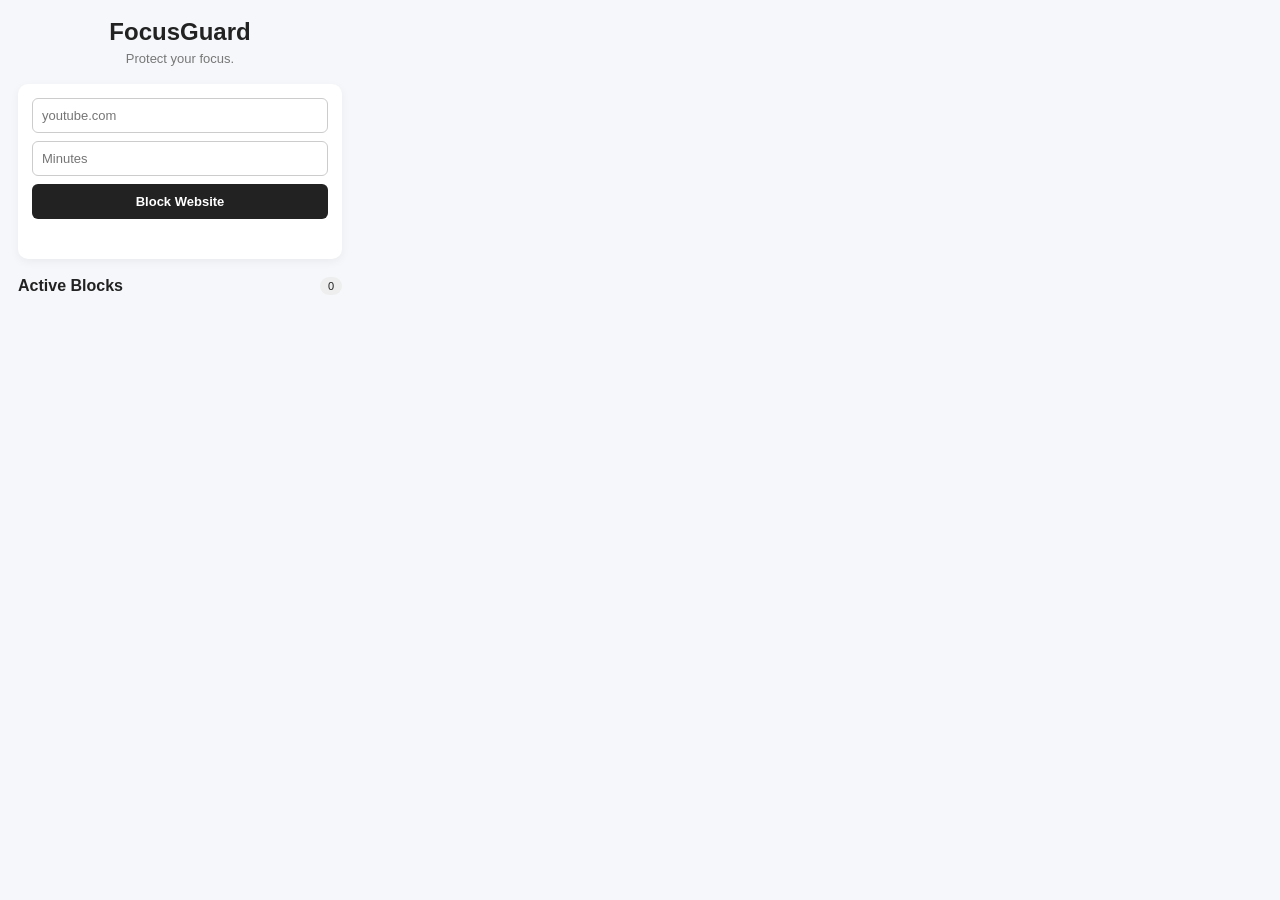
==== popup.html @ 92ec8d03 "first commit" ====
<!doctype html>
<html lang="en">
  <head>
    <meta charset="UTF-8" />

    <meta name="viewport" content="width=device-width, initial-scale=1.0" />

    <title>FocusGuard</title>

    <link rel="stylesheet" href="popup.css" />
  </head>

  <body>
    <div class="container">
      <header>
        <h1>FocusGuard</h1>

        <p class="subtitle">Protect your focus.</p>
      </header>

      <!--
            Add website section
        -->

      <section class="add-section">
        <input
          type="text"
          id="websiteInput"
          placeholder="youtube.com"
          autocomplete="off"
        />

        <input type="number" id="durationInput" placeholder="Minutes" min="1" />

        <button id="saveButton">Block Website</button>

        <p id="message" class="message"></p>
      </section>

      <!--
            Active blocked websites
        -->

      <section class="blocked-section">
        <div class="section-header">
          <h2>Active Blocks</h2>

          <span id="siteCount"> 0 </span>
        </div>

        <div id="blockedSites" class="blocked-sites">
          <!--
                    Sites will be inserted
                    dynamically using JavaScript.
                -->
        </div>
      </section>
    </div>

    <script src="utils/domain.js"></script>
    <script src="popup.js"></script>
  </body>
</html>
---- popup.css ----
* {
    box-sizing: border-box;
}


body {

    margin: 0;

    width: 360px;

    font-family:
        Arial,
        sans-serif;

    background: #f5f7fa;

    color: #222;

}


.container {

    padding: 18px;

}


header {

    text-align: center;

    margin-bottom: 18px;

}


h1 {

    margin: 0;

    font-size: 24px;

}


.subtitle {

    margin: 5px 0 0;

    font-size: 13px;

    color: #777;

}


/*
 * --------------------------------------------------
 * Add website
 * --------------------------------------------------
 */

.add-section {

    background: white;

    padding: 14px;

    border-radius: 10px;

    box-shadow:
        0 3px 10px
        rgba(0, 0, 0, 0.05);

}


input {

    width: 100%;

    padding: 9px;

    margin-bottom: 8px;

    border:
        1px solid #ccc;

    border-radius: 6px;

    font-size: 13px;

}


button {

    width: 100%;

    padding: 10px;

    border: none;

    border-radius: 6px;

    background: #222;

    color: white;

    font-size: 13px;

    font-weight: 600;

    cursor: pointer;

}


button:hover {

    opacity: 0.9;

}


.message {

    min-height: 18px;

    margin: 8px 0 0;

    font-size: 12px;

    text-align: center;

}


/*
 * --------------------------------------------------
 * Active blocks
 * --------------------------------------------------
 */

.blocked-section {

    margin-top: 18px;

}


.section-header {

    display: flex;

    justify-content: space-between;

    align-items: center;

    margin-bottom: 10px;

}


.section-header h2 {

    margin: 0;

    font-size: 16px;

}


#siteCount {

    min-width: 22px;

    padding: 3px 7px;

    border-radius: 20px;

    background: #eee;

    font-size: 11px;

    text-align: center;

}


/*
 * --------------------------------------------------
 * Website card
 * --------------------------------------------------
 */

.blocked-sites {

    display: flex;

    flex-direction: column;

    gap: 8px;

}


.site-card {

    padding: 12px;

    background: white;

    border-radius: 9px;

    box-shadow:
        0 2px 8px
        rgba(0, 0, 0, 0.05);

}


.site-top {

    display: flex;

    justify-content: space-between;

    align-items: center;

}


.site-domain {

    font-size: 13px;

    font-weight: 600;

    word-break: break-all;

}


.status {

    font-size: 10px;

    font-weight: 600;

}


.status.active {

    color: #16803c;

}


.remaining {

    margin-top: 7px;

    font-size: 12px;

    color: #666;

}


.empty-state {

    padding: 20px;

    text-align: center;

    color: #888;

    background: white;

    border-radius: 9px;

    font-size: 12px;

}
.remove-button {
    width: auto;

    margin-top: 10px;

    padding: 6px 10px;

    background: #eee;

    color: #333;

    font-size: 11px;

    font-weight: 500;
}


.remove-button:hover {
    background: #ddd;

    opacity: 1;
}
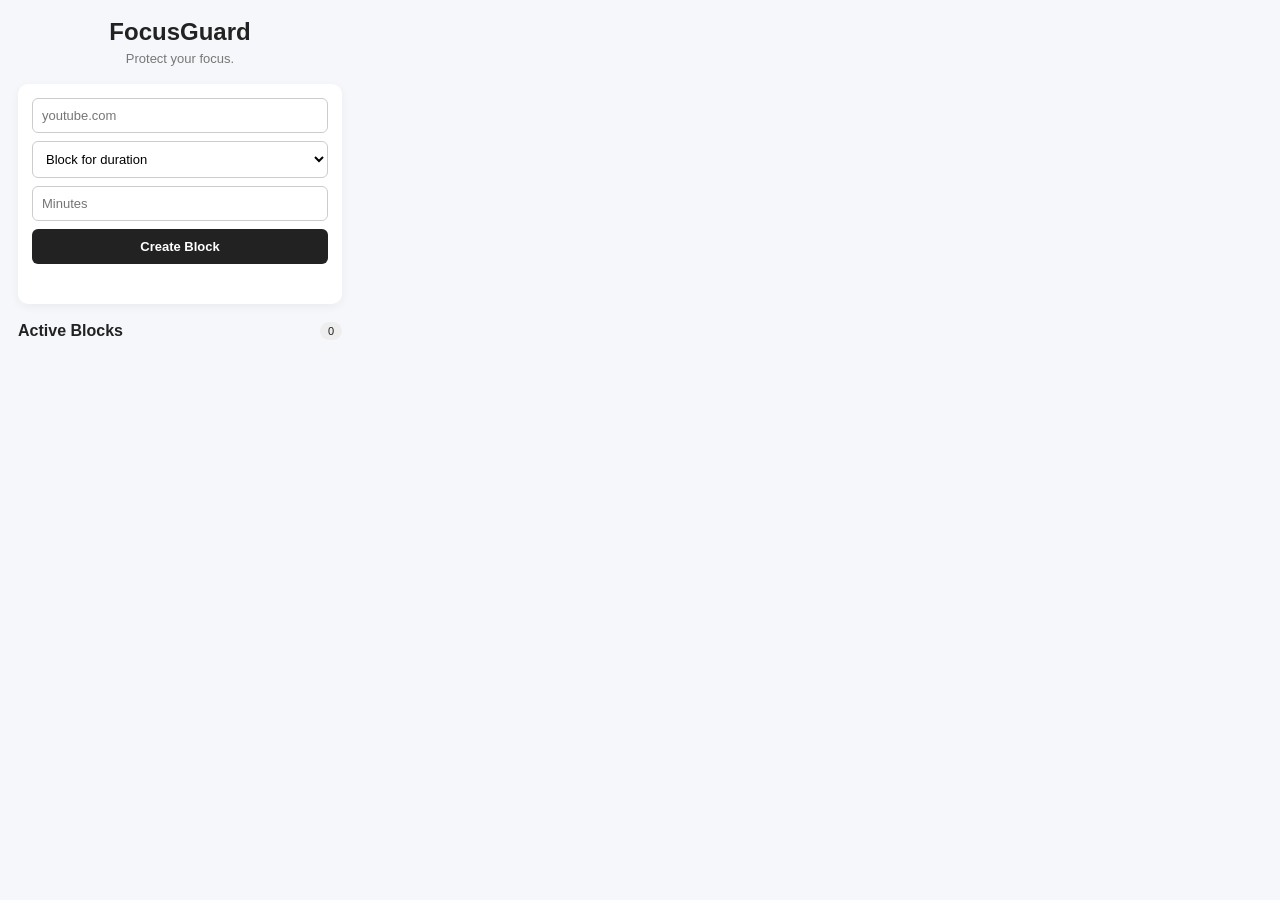
==== commit f5c81ffe: "I have to test 12B step" ====
--- a/popup.html
+++ b/popup.html
@@ -30,9 +30,71 @@
           autocomplete="off"
         />
 
-        <input type="number" id="durationInput" placeholder="Minutes" min="1" />
+        <select id="blockType">
+          <option value="temporary">Block for duration</option>
 
-        <button id="saveButton">Block Website</button>
+          <option value="scheduled">Scheduled block</option>
+        </select>
+
+        <div id="temporaryFields">
+          <input
+            type="number"
+            id="durationInput"
+            placeholder="Minutes"
+            min="1"
+          />
+        </div>
+
+        <div id="scheduleFields" class="hidden">
+          <p class="field-label">Select days</p>
+
+          <div class="days">
+            <label>
+              <input type="checkbox" value="1" class="day-checkbox" />
+              Mon
+            </label>
+
+            <label>
+              <input type="checkbox" value="2" class="day-checkbox" />
+              Tue
+            </label>
+
+            <label>
+              <input type="checkbox" value="3" class="day-checkbox" />
+              Wed
+            </label>
+
+            <label>
+              <input type="checkbox" value="4" class="day-checkbox" />
+              Thu
+            </label>
+
+            <label>
+              <input type="checkbox" value="5" class="day-checkbox" />
+              Fri
+            </label>
+
+            <label>
+              <input type="checkbox" value="6" class="day-checkbox" />
+              Sat
+            </label>
+
+            <label>
+              <input type="checkbox" value="0" class="day-checkbox" />
+              Sun
+            </label>
+          </div>
+
+          <label class="field-label"> Start time </label>
+
+          <input type="time" id="startTime" />
+
+          <label class="field-label"> End time </label>
+
+          <input type="time" id="endTime" />
+        </div>
+
+        <button id="saveButton">Create Block</button>
 
         <p id="message" class="message"></p>
       </section>
@@ -58,6 +120,7 @@
     </div>
 
     <script src="utils/domain.js"></script>
+    <script src="utils/schedule.js"></script>
     <script src="popup.js"></script>
   </body>
 </html>
--- a/popup.css
+++ b/popup.css
@@ -307,4 +307,76 @@
     background: #ddd;
 
     opacity: 1;
+}
+
+select {
+    width: 100%;
+
+    padding: 9px;
+
+    margin-bottom: 8px;
+
+    border:
+        1px solid #ccc;
+
+    border-radius: 6px;
+
+    font-size: 13px;
+
+    background: white;
+}
+
+
+.hidden {
+    display: none;
+}
+
+
+.field-label {
+    display: block;
+
+    margin: 8px 0 5px;
+
+    font-size: 12px;
+
+    font-weight: 600;
+
+    color: #555;
+}
+
+
+.days {
+    display: flex;
+
+    flex-wrap: wrap;
+
+    gap: 6px;
+
+    margin-bottom: 10px;
+}
+
+
+.days label {
+    display: flex;
+
+    align-items: center;
+
+    gap: 3px;
+
+    padding: 5px 7px;
+
+    background: #f1f1f1;
+
+    border-radius: 5px;
+
+    font-size: 11px;
+
+    cursor: pointer;
+}
+
+
+.days input {
+    width: auto;
+
+    margin: 0;
 }
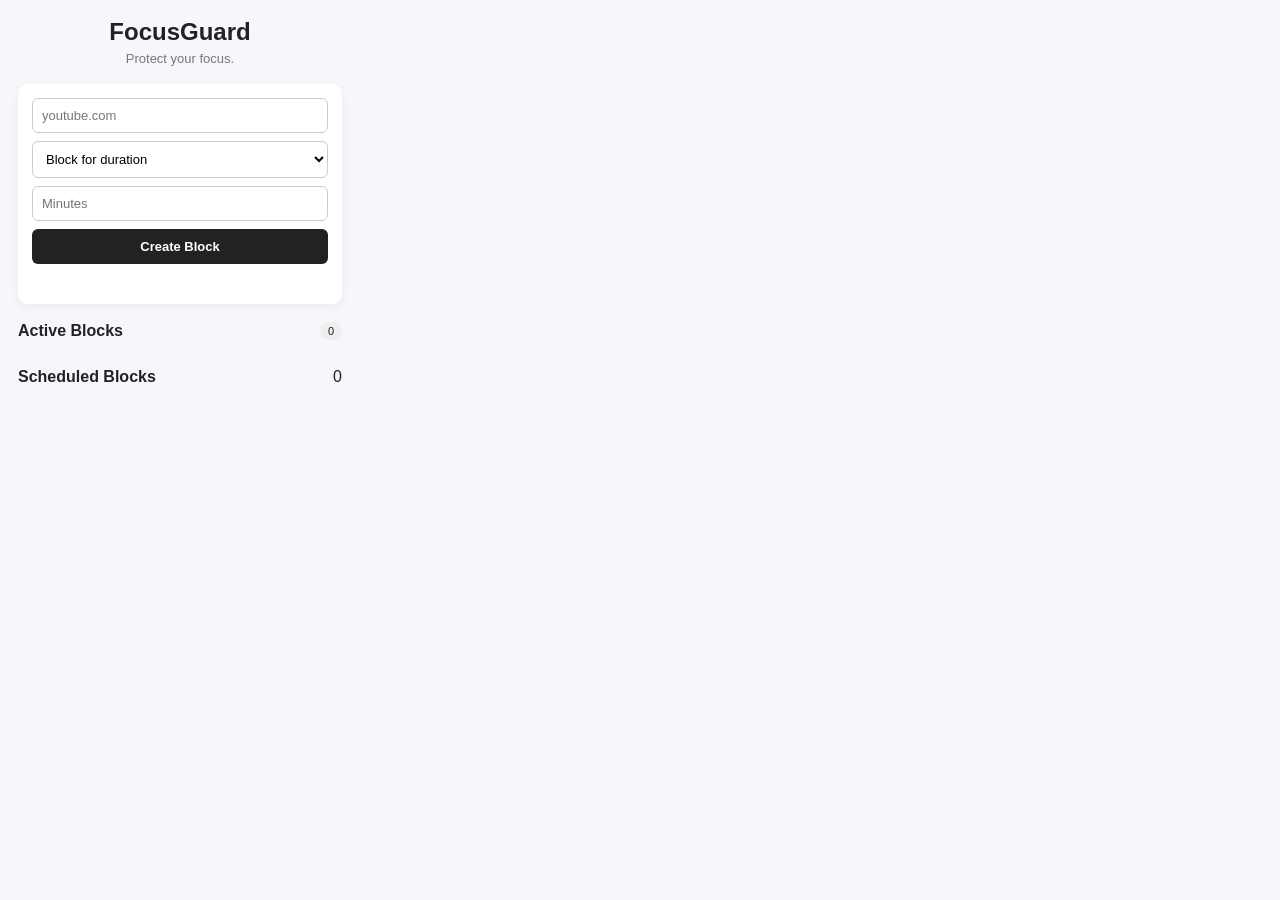
==== commit c6208cbf: "another feature added 13" ====
--- a/popup.html
+++ b/popup.html
@@ -117,6 +117,17 @@
                 -->
         </div>
       </section>
+      <section class="blocked-section">
+        <div class="section-header">
+          <h2>Scheduled Blocks</h2>
+
+          <span id="scheduleCount"> 0 </span>
+        </div>
+
+        <div id="scheduledBlocks" class="blocked-sites">
+          <!-- Scheduled blocks appear here -->
+        </div>
+      </section>
     </div>
 
     <script src="utils/domain.js"></script>
--- a/popup.css
+++ b/popup.css
@@ -1,60 +1,42 @@
 * {
-    box-sizing: border-box;
-}
-
+  box-sizing: border-box;
+}
 
 body {
-
-    margin: 0;
-
-    width: 360px;
-
-    font-family:
-        Arial,
-        sans-serif;
-
-    background: #f5f7fa;
-
-    color: #222;
-
-}
-
+  margin: 0;
+
+  width: 360px;
+
+  font-family: Arial, sans-serif;
+
+  background: #f5f7fa;
+
+  color: #222;
+}
 
 .container {
-
-    padding: 18px;
-
-}
-
+  padding: 18px;
+}
 
 header {
-
-    text-align: center;
-
-    margin-bottom: 18px;
-
-}
-
+  text-align: center;
+
+  margin-bottom: 18px;
+}
 
 h1 {
-
-    margin: 0;
-
-    font-size: 24px;
-
-}
-
+  margin: 0;
+
+  font-size: 24px;
+}
 
 .subtitle {
-
-    margin: 5px 0 0;
-
-    font-size: 13px;
-
-    color: #777;
-
-}
-
+  margin: 5px 0 0;
+
+  font-size: 13px;
+
+  color: #777;
+}
 
 /*
  * --------------------------------------------------
@@ -63,80 +45,62 @@
  */
 
 .add-section {
-
-    background: white;
-
-    padding: 14px;
-
-    border-radius: 10px;
-
-    box-shadow:
-        0 3px 10px
-        rgba(0, 0, 0, 0.05);
-
-}
-
+  background: white;
+
+  padding: 14px;
+
+  border-radius: 10px;
+
+  box-shadow: 0 3px 10px rgba(0, 0, 0, 0.05);
+}
 
 input {
-
-    width: 100%;
-
-    padding: 9px;
-
-    margin-bottom: 8px;
-
-    border:
-        1px solid #ccc;
-
-    border-radius: 6px;
-
-    font-size: 13px;
-
-}
-
+  width: 100%;
+
+  padding: 9px;
+
+  margin-bottom: 8px;
+
+  border: 1px solid #ccc;
+
+  border-radius: 6px;
+
+  font-size: 13px;
+}
 
 button {
-
-    width: 100%;
-
-    padding: 10px;
-
-    border: none;
-
-    border-radius: 6px;
-
-    background: #222;
-
-    color: white;
-
-    font-size: 13px;
-
-    font-weight: 600;
-
-    cursor: pointer;
-
-}
-
+  width: 100%;
+
+  padding: 10px;
+
+  border: none;
+
+  border-radius: 6px;
+
+  background: #222;
+
+  color: white;
+
+  font-size: 13px;
+
+  font-weight: 600;
+
+  cursor: pointer;
+}
 
 button:hover {
-
-    opacity: 0.9;
-
-}
-
+  opacity: 0.9;
+}
 
 .message {
-
-    min-height: 18px;
-
-    margin: 8px 0 0;
-
-    font-size: 12px;
-
-    text-align: center;
-
-}
-
+  min-height: 18px;
+
+  margin: 8px 0 0;
+
+  font-size: 12px;
+
+  text-align: center;
+}
 
 /*
  * --------------------------------------------------
@@ -145,50 +109,38 @@
  */
 
 .blocked-section {
-
-    margin-top: 18px;
-
-}
-
+  margin-top: 18px;
+}
 
 .section-header {
-
-    display: flex;
-
-    justify-content: space-between;
-
-    align-items: center;
-
-    margin-bottom: 10px;
-
-}
-
+  display: flex;
+
+  justify-content: space-between;
+
+  align-items: center;
+
+  margin-bottom: 10px;
+}
 
 .section-header h2 {
-
-    margin: 0;
-
-    font-size: 16px;
-
-}
-
+  margin: 0;
+
+  font-size: 16px;
+}
 
 #siteCount {
-
-    min-width: 22px;
-
-    padding: 3px 7px;
-
-    border-radius: 20px;
-
-    background: #eee;
-
-    font-size: 11px;
-
-    text-align: center;
-
-}
-
+  min-width: 22px;
+
+  padding: 3px 7px;
+
+  border-radius: 20px;
+
+  background: #eee;
+
+  font-size: 11px;
+
+  text-align: center;
+}
 
 /*
  * --------------------------------------------------
@@ -197,186 +149,176 @@
  */
 
 .blocked-sites {
-
-    display: flex;
-
-    flex-direction: column;
-
-    gap: 8px;
-
-}
-
+  display: flex;
+
+  flex-direction: column;
+
+  gap: 8px;
+}
 
 .site-card {
-
-    padding: 12px;
-
-    background: white;
-
-    border-radius: 9px;
-
-    box-shadow:
-        0 2px 8px
-        rgba(0, 0, 0, 0.05);
-
-}
-
+  padding: 12px;
+
+  background: white;
+
+  border-radius: 9px;
+
+  box-shadow: 0 2px 8px rgba(0, 0, 0, 0.05);
+}
 
 .site-top {
-
-    display: flex;
-
-    justify-content: space-between;
-
-    align-items: center;
-
-}
-
+  display: flex;
+
+  justify-content: space-between;
+
+  align-items: center;
+}
 
 .site-domain {
-
-    font-size: 13px;
-
-    font-weight: 600;
-
-    word-break: break-all;
-
-}
-
+  font-size: 13px;
+
+  font-weight: 600;
+
+  word-break: break-all;
+}
 
 .status {
-
-    font-size: 10px;
-
-    font-weight: 600;
-
-}
-
+  font-size: 10px;
+
+  font-weight: 600;
+}
 
 .status.active {
-
-    color: #16803c;
-
-}
-
+  color: #16803c;
+}
 
 .remaining {
-
-    margin-top: 7px;
-
-    font-size: 12px;
-
-    color: #666;
-
-}
-
+  margin-top: 7px;
+
+  font-size: 12px;
+
+  color: #666;
+}
 
 .empty-state {
-
-    padding: 20px;
-
-    text-align: center;
-
-    color: #888;
-
-    background: white;
-
-    border-radius: 9px;
-
-    font-size: 12px;
-
+  padding: 20px;
+
+  text-align: center;
+
+  color: #888;
+
+  background: white;
+
+  border-radius: 9px;
+
+  font-size: 12px;
 }
 .remove-button {
-    width: auto;
-
-    margin-top: 10px;
-
-    padding: 6px 10px;
-
-    background: #eee;
-
-    color: #333;
-
-    font-size: 11px;
-
-    font-weight: 500;
-}
-
+  width: auto;
+
+  margin-top: 10px;
+
+  padding: 6px 10px;
+
+  background: #eee;
+
+  color: #333;
+
+  font-size: 11px;
+
+  font-weight: 500;
+}
 
 .remove-button:hover {
-    background: #ddd;
-
-    opacity: 1;
+  background: #ddd;
+
+  opacity: 1;
 }
 
 select {
-    width: 100%;
-
-    padding: 9px;
-
-    margin-bottom: 8px;
-
-    border:
-        1px solid #ccc;
-
-    border-radius: 6px;
-
-    font-size: 13px;
-
-    background: white;
-}
-
+  width: 100%;
+
+  padding: 9px;
+
+  margin-bottom: 8px;
+
+  border: 1px solid #ccc;
+
+  border-radius: 6px;
+
+  font-size: 13px;
+
+  background: white;
+}
 
 .hidden {
-    display: none;
-}
-
+  display: none;
+}
 
 .field-label {
-    display: block;
-
-    margin: 8px 0 5px;
-
-    font-size: 12px;
-
-    font-weight: 600;
-
-    color: #555;
-}
-
+  display: block;
+
+  margin: 8px 0 5px;
+
+  font-size: 12px;
+
+  font-weight: 600;
+
+  color: #555;
+}
 
 .days {
-    display: flex;
-
-    flex-wrap: wrap;
-
-    gap: 6px;
-
-    margin-bottom: 10px;
-}
-
+  display: flex;
+
+  flex-wrap: wrap;
+
+  gap: 6px;
+
+  margin-bottom: 10px;
+}
 
 .days label {
-    display: flex;
-
-    align-items: center;
-
-    gap: 3px;
-
-    padding: 5px 7px;
-
-    background: #f1f1f1;
-
-    border-radius: 5px;
-
-    font-size: 11px;
-
-    cursor: pointer;
-}
-
+  display: flex;
+
+  align-items: center;
+
+  gap: 3px;
+
+  padding: 5px 7px;
+
+  background: #f1f1f1;
+
+  border-radius: 5px;
+
+  font-size: 11px;
+
+  cursor: pointer;
+}
 
 .days input {
-    width: auto;
-
-    margin: 0;
-}+  width: auto;
+
+  margin: 0;
+}
+
+.remove-schedule-button {
+  width: auto;
+
+  margin-top: 10px;
+
+  padding: 6px 10px;
+
+  background: #eee;
+
+  color: #333;
+
+  font-size: 11px;
+
+  font-weight: 500;
+}
+
+.remove-schedule-button:hover {
+  background: #ddd;
+
+  opacity: 1;
+}
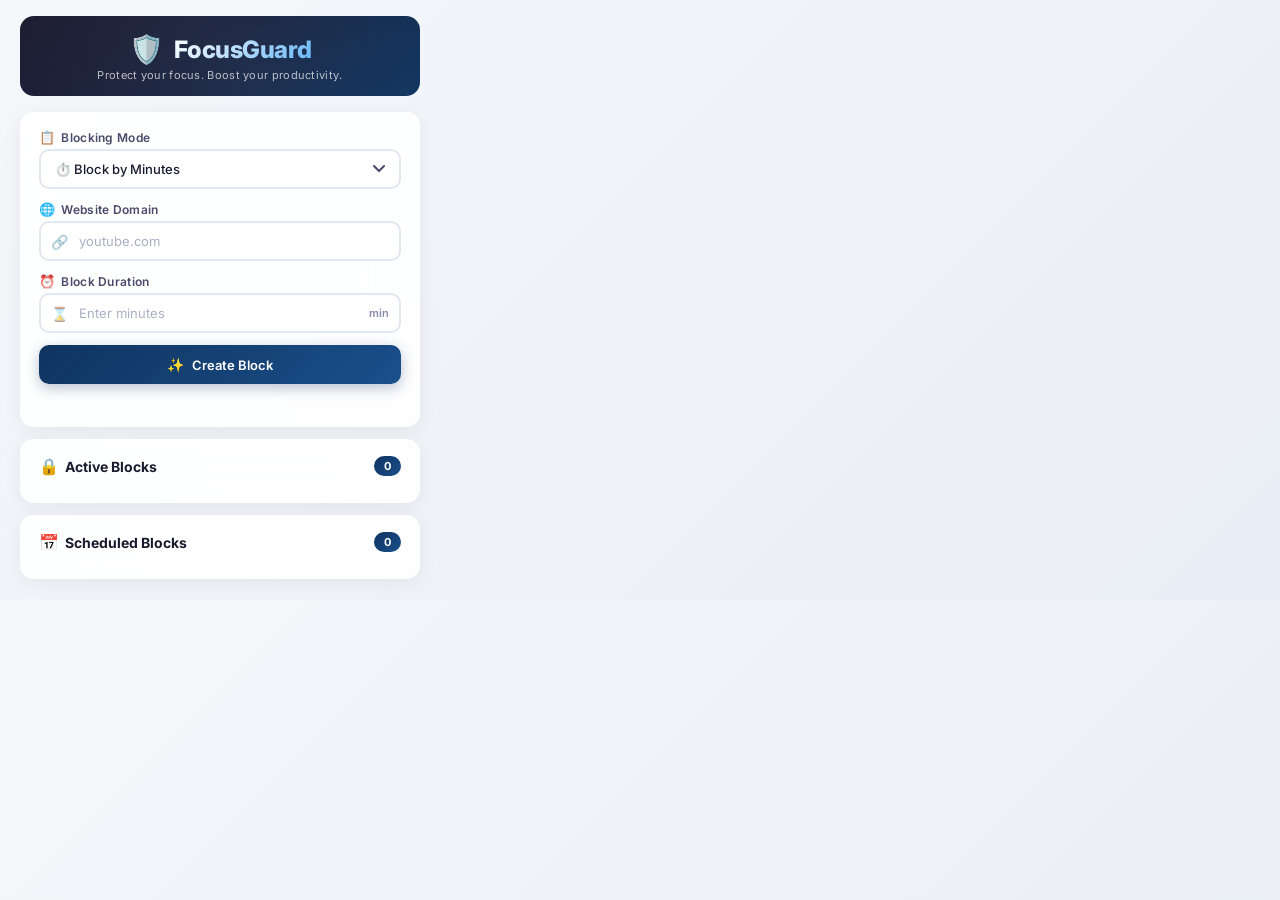
==== commit c4ca1b60: "Made UI/UX better & attractive" ====
--- a/popup.html
+++ b/popup.html
@@ -2,128 +2,166 @@
 <html lang="en">
   <head>
     <meta charset="UTF-8" />
-
     <meta name="viewport" content="width=device-width, initial-scale=1.0" />
-
     <title>FocusGuard</title>
-
     <link rel="stylesheet" href="popup.css" />
+    <link
+      href="https://fonts.googleapis.com/css2?family=Inter:wght@400;500;600;700;800&display=swap"
+      rel="stylesheet"
+    />
   </head>
 
   <body>
     <div class="container">
-      <header>
-        <h1>FocusGuard</h1>
-
-        <p class="subtitle">Protect your focus.</p>
+      <!-- Header with animated gradient -->
+      <header class="header">
+        <div class="header-content">
+          <div class="logo-wrapper">
+            <div class="logo-icon">🛡️</div>
+            <h1 class="logo-text">FocusGuard</h1>
+          </div>
+          <p class="subtitle">Protect your focus. Boost your productivity.</p>
+        </div>
       </header>
 
-      <!--
-            Add website section
-        -->
-
-      <section class="add-section">
-        <input
-          type="text"
-          id="websiteInput"
-          placeholder="youtube.com"
-          autocomplete="off"
-        />
-
-        <select id="blockType">
-          <option value="temporary">Block for duration</option>
-
-          <option value="scheduled">Scheduled block</option>
-        </select>
-
-        <div id="temporaryFields">
-          <input
-            type="number"
-            id="durationInput"
-            placeholder="Minutes"
-            min="1"
-          />
+      <!-- Add website section with card animation -->
+      <section class="add-section card-animate">
+        <!-- Block Type Dropdown -->
+        <div class="form-group">
+          <label class="form-label" for="blockType">
+            <span class="label-icon">📋</span> Blocking Mode
+          </label>
+          <select id="blockType" class="form-select">
+            <option value="temporary">⏱️ Block by Minutes</option>
+            <option value="scheduled">📅 Time-Based Block</option>
+          </select>
         </div>
 
-        <div id="scheduleFields" class="hidden">
-          <p class="field-label">Select days</p>
+        <!-- Website Input -->
+        <div class="form-group">
+          <label class="form-label" for="websiteInput">
+            <span class="label-icon">🌐</span> Website Domain
+          </label>
+          <div class="input-wrapper">
+            <span class="input-icon">🔗</span>
+            <input
+              type="text"
+              id="websiteInput"
+              placeholder="youtube.com"
+              autocomplete="off"
+              class="form-input"
+            />
+          </div>
+        </div>
 
-          <div class="days">
-            <label>
+        <!-- Temporary Fields (Minutes) -->
+        <div id="temporaryFields" class="form-group slide-down">
+          <label class="form-label" for="durationInput">
+            <span class="label-icon">⏰</span> Block Duration
+          </label>
+          <div class="input-wrapper">
+            <span class="input-icon">⌛</span>
+            <input
+              type="number"
+              id="durationInput"
+              placeholder="Enter minutes"
+              min="1"
+              class="form-input"
+            />
+            <span class="input-suffix">min</span>
+          </div>
+        </div>
+
+        <!-- Schedule Fields -->
+        <div id="scheduleFields" class="form-group slide-down hidden">
+          <label class="form-label">
+            <span class="label-icon">📆</span> Select Days
+          </label>
+          <div class="days-grid">
+            <label class="day-chip" data-day="1">
               <input type="checkbox" value="1" class="day-checkbox" />
-              Mon
+              <span>Mon</span>
             </label>
-
-            <label>
+            <label class="day-chip" data-day="2">
               <input type="checkbox" value="2" class="day-checkbox" />
-              Tue
+              <span>Tue</span>
             </label>
-
-            <label>
+            <label class="day-chip" data-day="3">
               <input type="checkbox" value="3" class="day-checkbox" />
-              Wed
+              <span>Wed</span>
             </label>
-
-            <label>
+            <label class="day-chip" data-day="4">
               <input type="checkbox" value="4" class="day-checkbox" />
-              Thu
+              <span>Thu</span>
             </label>
-
-            <label>
+            <label class="day-chip" data-day="5">
               <input type="checkbox" value="5" class="day-checkbox" />
-              Fri
+              <span>Fri</span>
             </label>
-
-            <label>
+            <label class="day-chip" data-day="6">
               <input type="checkbox" value="6" class="day-checkbox" />
-              Sat
+              <span>Sat</span>
             </label>
-
-            <label>
+            <label class="day-chip" data-day="0">
               <input type="checkbox" value="0" class="day-checkbox" />
-              Sun
+              <span>Sun</span>
             </label>
           </div>
 
-          <label class="field-label"> Start time </label>
-
-          <input type="time" id="startTime" />
-
-          <label class="field-label"> End time </label>
-
-          <input type="time" id="endTime" />
+          <div class="time-inputs">
+            <div class="time-group">
+              <label class="time-label">🟢 Start</label>
+              <input type="time" id="startTime" class="form-input time-input" />
+            </div>
+            <div class="time-arrow">→</div>
+            <div class="time-group">
+              <label class="time-label">🔴 End</label>
+              <input type="time" id="endTime" class="form-input time-input" />
+            </div>
+          </div>
         </div>
 
-        <button id="saveButton">Create Block</button>
+        <!-- Action Buttons -->
+        <div class="button-group">
+          <button id="saveButton" class="btn btn-primary btn-animate">
+            <span class="btn-icon">✨</span>
+            <span class="btn-text">Create Block</span>
+          </button>
+          <button
+            id="cancelEditButton"
+            class="btn btn-secondary btn-animate hidden"
+          >
+            <span class="btn-icon">↩️</span>
+            <span class="btn-text">Cancel</span>
+          </button>
+        </div>
 
         <p id="message" class="message"></p>
       </section>
 
-      <!--
-            Active blocked websites
-        -->
-
-      <section class="blocked-section">
+      <!-- Active Blocks Section -->
+      <section class="blocked-section card-animate">
         <div class="section-header">
-          <h2>Active Blocks</h2>
-
-          <span id="siteCount"> 0 </span>
+          <div class="section-title">
+            <span class="section-icon">🔒</span>
+            <h2>Active Blocks</h2>
+          </div>
+          <span id="siteCount" class="badge">0</span>
         </div>
-
         <div id="blockedSites" class="blocked-sites">
-          <!--
-                    Sites will be inserted
-                    dynamically using JavaScript.
-                -->
+          <!-- Sites will be inserted dynamically -->
         </div>
       </section>
-      <section class="blocked-section">
+
+      <!-- Scheduled Blocks Section -->
+      <section class="blocked-section card-animate">
         <div class="section-header">
-          <h2>Scheduled Blocks</h2>
-
-          <span id="scheduleCount"> 0 </span>
+          <div class="section-title">
+            <span class="section-icon">📅</span>
+            <h2>Scheduled Blocks</h2>
+          </div>
+          <span id="scheduleCount" class="badge">0</span>
         </div>
-
         <div id="scheduledBlocks" class="blocked-sites">
           <!-- Scheduled blocks appear here -->
         </div>
--- a/popup.css
+++ b/popup.css
@@ -1,324 +1,709 @@
 * {
   box-sizing: border-box;
+  margin: 0;
+  padding: 0;
 }
 
 body {
   margin: 0;
-
-  width: 360px;
-
-  font-family: Arial, sans-serif;
-
-  background: #f5f7fa;
-
-  color: #222;
+  width: 440px;
+  max-height: 600px;
+  font-family:
+    "Inter",
+    -apple-system,
+    BlinkMacSystemFont,
+    sans-serif;
+  background: linear-gradient(135deg, #f5f7fa 0%, #e9edf5 100%);
+  color: #1a1a2e;
+  overflow: hidden;
+}
+
+/* Scrollbar Styling */
+::-webkit-scrollbar {
+  width: 4px;
+}
+
+::-webkit-scrollbar-track {
+  background: transparent;
+}
+
+::-webkit-scrollbar-thumb {
+  background: #c4c9d4;
+  border-radius: 10px;
+}
+
+::-webkit-scrollbar-thumb:hover {
+  background: #a8aeb8;
 }
 
 .container {
-  padding: 18px;
-}
-
-header {
+  padding: 16px 20px;
+  max-height: 600px;
+  overflow-y: auto;
+}
+
+/* ============================================
+   HEADER
+   ============================================ */
+
+.header {
   text-align: center;
-
-  margin-bottom: 18px;
-}
-
-h1 {
+  margin-bottom: 16px;
+  padding: 16px 0 14px;
+  background: linear-gradient(135deg, #1a1a2e 0%, #16213e 50%, #0f3460 100%);
+  border-radius: 14px;
+  position: relative;
+  overflow: hidden;
+  animation: headerGlow 3s ease-in-out infinite;
+}
+
+.header::before {
+  content: "";
+  position: absolute;
+  top: -50%;
+  left: -50%;
+  width: 200%;
+  height: 200%;
+  background: radial-gradient(
+    circle,
+    rgba(255, 255, 255, 0.05) 0%,
+    transparent 70%
+  );
+  animation: headerShine 8s linear infinite;
+}
+
+@keyframes headerShine {
+  0% {
+    transform: rotate(0deg);
+  }
+  100% {
+    transform: rotate(360deg);
+  }
+}
+
+@keyframes headerGlow {
+  0%,
+  100% {
+    box-shadow: 0 4px 20px rgba(15, 52, 96, 0.3);
+  }
+  50% {
+    box-shadow: 0 4px 40px rgba(15, 52, 96, 0.6);
+  }
+}
+
+.header-content {
+  position: relative;
+  z-index: 1;
+}
+
+.logo-wrapper {
+  display: flex;
+  align-items: center;
+  justify-content: center;
+  gap: 10px;
+  margin-bottom: 2px;
+}
+
+.logo-icon {
+  font-size: 28px;
+  animation: logoFloat 3s ease-in-out infinite;
+}
+
+@keyframes logoFloat {
+  0%,
+  100% {
+    transform: translateY(0px);
+  }
+  50% {
+    transform: translateY(-4px);
+  }
+}
+
+.logo-text {
   margin: 0;
-
   font-size: 24px;
+  font-weight: 800;
+  background: linear-gradient(135deg, #ffffff 0%, #64b5f6 100%);
+  -webkit-background-clip: text;
+  -webkit-text-fill-color: transparent;
+  background-clip: text;
+  letter-spacing: -0.5px;
 }
 
 .subtitle {
-  margin: 5px 0 0;
-
+  margin: 2px 0 0;
+  font-size: 11px;
+  color: rgba(255, 255, 255, 0.7);
+  font-weight: 400;
+  letter-spacing: 0.3px;
+}
+
+/* ============================================
+   CARDS
+   ============================================ */
+
+.card-animate {
+  animation: cardSlideUp 0.5s cubic-bezier(0.22, 1, 0.36, 1) both;
+}
+
+.card-animate:nth-child(2) {
+  animation-delay: 0.1s;
+}
+.card-animate:nth-child(3) {
+  animation-delay: 0.15s;
+}
+.card-animate:nth-child(4) {
+  animation-delay: 0.2s;
+}
+
+@keyframes cardSlideUp {
+  from {
+    opacity: 0;
+    transform: translateY(15px);
+  }
+  to {
+    opacity: 1;
+    transform: translateY(0);
+  }
+}
+
+.add-section,
+.blocked-section {
+  background: rgba(255, 255, 255, 0.92);
+  backdrop-filter: blur(20px);
+  -webkit-backdrop-filter: blur(20px);
+  border-radius: 14px;
+  padding: 16px 18px;
+  margin-bottom: 12px;
+  box-shadow: 0 4px 20px rgba(0, 0, 0, 0.06);
+  border: 1px solid rgba(255, 255, 255, 0.5);
+  transition: all 0.3s ease;
+}
+
+.add-section:hover,
+.blocked-section:hover {
+  box-shadow: 0 8px 30px rgba(0, 0, 0, 0.1);
+  transform: translateY(-2px);
+}
+
+/* ============================================
+   FORM ELEMENTS
+   ============================================ */
+
+.form-group {
+  margin-bottom: 12px;
+}
+
+.form-group:last-of-type {
+  margin-bottom: 0;
+}
+
+.form-label {
+  display: flex;
+  align-items: center;
+  gap: 6px;
+  font-size: 12px;
+  font-weight: 600;
+  color: #4a4a6a;
+  margin-bottom: 4px;
+  letter-spacing: 0.3px;
+}
+
+.label-icon {
   font-size: 13px;
-
-  color: #777;
-}
-
-/*
- * --------------------------------------------------
- * Add website
- * --------------------------------------------------
- */
-
-.add-section {
+}
+
+.form-select {
+  width: 100%;
+  padding: 10px 14px;
+  border: 2px solid #e2e8f0;
+  border-radius: 10px;
+  font-size: 13px;
+  font-weight: 500;
+  font-family: "Inter", sans-serif;
   background: white;
-
-  padding: 14px;
-
+  color: #1a1a2e;
+  cursor: pointer;
+  transition: all 0.3s ease;
+  appearance: none;
+  background-image: url("data:image/svg+xml,%3Csvg xmlns='http://www.w3.org/2000/svg' width='12' height='8' viewBox='0 0 12 8'%3E%3Cpath d='M1 1l5 5 5-5' stroke='%234a4a6a' stroke-width='2' fill='none' stroke-linecap='round'/%3E%3C/svg%3E");
+  background-repeat: no-repeat;
+  background-position: right 14px center;
+}
+
+.form-select:hover {
+  border-color: #c4c9d4;
+}
+
+.form-select:focus {
+  outline: none;
+  border-color: #0f3460;
+  box-shadow: 0 0 0 4px rgba(15, 52, 96, 0.1);
+}
+
+.input-wrapper {
+  position: relative;
+  display: flex;
+  align-items: center;
+}
+
+.input-icon {
+  position: absolute;
+  left: 12px;
+  font-size: 14px;
+  opacity: 0.6;
+}
+
+.input-suffix {
+  position: absolute;
+  right: 12px;
+  font-size: 11px;
+  font-weight: 600;
+  color: #8a8aaa;
+}
+
+.form-input {
+  width: 100%;
+  padding: 10px 14px;
+  padding-left: 38px;
+  border: 2px solid #e2e8f0;
   border-radius: 10px;
-
-  box-shadow: 0 3px 10px rgba(0, 0, 0, 0.05);
-}
-
-input {
-  width: 100%;
-
-  padding: 9px;
-
-  margin-bottom: 8px;
-
-  border: 1px solid #ccc;
-
-  border-radius: 6px;
-
   font-size: 13px;
-}
-
-button {
-  width: 100%;
-
-  padding: 10px;
-
+  font-family: "Inter", sans-serif;
+  background: white;
+  color: #1a1a2e;
+  transition: all 0.3s ease;
+}
+
+.form-input:focus {
+  outline: none;
+  border-color: #0f3460;
+  box-shadow: 0 0 0 4px rgba(15, 52, 96, 0.1);
+}
+
+.form-input::placeholder {
+  color: #aab0c4;
+}
+
+/* Time Inputs */
+.time-inputs {
+  display: flex;
+  align-items: center;
+  gap: 10px;
+  margin-top: 8px;
+}
+
+.time-group {
+  flex: 1;
+}
+
+.time-label {
+  display: block;
+  font-size: 11px;
+  font-weight: 600;
+  color: #6a6a8a;
+  margin-bottom: 3px;
+}
+
+.time-arrow {
+  font-size: 18px;
+  color: #c4c9d4;
+  padding-top: 14px;
+}
+
+.time-input {
+  padding: 8px 10px;
+  padding-left: 10px;
+  text-align: center;
+  font-weight: 600;
+  color: #0f3460;
+}
+
+/* ============================================
+   DAY CHIPS
+   ============================================ */
+
+.days-grid {
+  display: flex;
+  flex-wrap: wrap;
+  gap: 6px;
+}
+
+.day-chip {
+  display: flex;
+  align-items: center;
+  padding: 5px 12px;
+  background: #f0f2f6;
+  border-radius: 18px;
+  font-size: 11px;
+  font-weight: 500;
+  color: #4a4a6a;
+  cursor: pointer;
+  transition: all 0.3s cubic-bezier(0.22, 1, 0.36, 1);
+  border: 2px solid transparent;
+  user-select: none;
+}
+
+.day-chip:hover {
+  background: #e4e8f0;
+  transform: scale(1.05);
+}
+
+.day-chip:active {
+  transform: scale(0.95);
+}
+
+.day-chip input[type="checkbox"] {
+  display: none;
+}
+
+.day-chip input[type="checkbox"]:checked + span {
+  color: white;
+}
+
+.day-chip:has(input:checked) {
+  background: linear-gradient(135deg, #0f3460, #1a4f8a);
+  border-color: #0f3460;
+  color: white;
+  box-shadow: 0 2px 12px rgba(15, 52, 96, 0.3);
+  transform: scale(1.05);
+}
+
+.day-chip:has(input:checked):hover {
+  transform: scale(1.08);
+}
+
+/* ============================================
+   BUTTONS
+   ============================================ */
+
+.button-group {
+  display: flex;
+  flex-direction: column;
+  gap: 6px;
+  margin-top: 12px;
+}
+
+.btn {
+  display: flex;
+  align-items: center;
+  justify-content: center;
+  gap: 8px;
+  padding: 11px 18px;
   border: none;
-
-  border-radius: 6px;
-
-  background: #222;
-
+  border-radius: 10px;
+  font-size: 13px;
+  font-weight: 600;
+  font-family: "Inter", sans-serif;
+  cursor: pointer;
+  transition: all 0.3s cubic-bezier(0.22, 1, 0.36, 1);
+  position: relative;
+  overflow: hidden;
+}
+
+.btn-animate {
+  animation: btnPulse 3s ease-in-out infinite;
+}
+
+@keyframes btnPulse {
+  0%,
+  100% {
+    box-shadow: 0 4px 14px rgba(0, 0, 0, 0.1);
+  }
+  50% {
+    box-shadow: 0 4px 24px rgba(0, 0, 0, 0.15);
+  }
+}
+
+.btn-primary {
+  background: linear-gradient(135deg, #0f3460, #1a4f8a);
   color: white;
-
+  box-shadow: 0 4px 14px rgba(15, 52, 96, 0.3);
+}
+
+.btn-primary:hover {
+  transform: translateY(-2px);
+  box-shadow: 0 8px 24px rgba(15, 52, 96, 0.4);
+}
+
+.btn-primary:active {
+  transform: translateY(0px) scale(0.98);
+}
+
+.btn-secondary {
+  background: #f0f2f6;
+  color: #4a4a6a;
+}
+
+.btn-secondary:hover {
+  background: #e4e8f0;
+  transform: translateY(-2px);
+}
+
+.btn-secondary:active {
+  transform: translateY(0px) scale(0.98);
+}
+
+.btn .btn-icon {
+  font-size: 14px;
+}
+
+.btn .btn-text {
   font-size: 13px;
-
-  font-weight: 600;
-
-  cursor: pointer;
-}
-
-button:hover {
-  opacity: 0.9;
-}
+}
+
+/* ============================================
+   MESSAGE
+   ============================================ */
 
 .message {
   min-height: 18px;
-
   margin: 8px 0 0;
-
   font-size: 12px;
-
+  font-weight: 500;
   text-align: center;
-}
-
-/*
- * --------------------------------------------------
- * Active blocks
- * --------------------------------------------------
- */
-
-.blocked-section {
-  margin-top: 18px;
-}
+  padding: 6px 10px;
+  border-radius: 8px;
+  transition: all 0.3s ease;
+}
+
+.message.success {
+  color: #0a7e3c;
+  background: rgba(10, 126, 60, 0.08);
+}
+
+.message.error {
+  color: #d32f2f;
+  background: rgba(211, 47, 47, 0.08);
+}
+
+.message.info {
+  color: #0f3460;
+  background: rgba(15, 52, 96, 0.08);
+}
+
+/* ============================================
+   SECTION HEADERS
+   ============================================ */
 
 .section-header {
   display: flex;
-
   justify-content: space-between;
-
-  align-items: center;
-
+  align-items: center;
   margin-bottom: 10px;
+}
+
+.section-title {
+  display: flex;
+  align-items: center;
+  gap: 6px;
+}
+
+.section-icon {
+  font-size: 16px;
 }
 
 .section-header h2 {
   margin: 0;
-
-  font-size: 16px;
-}
-
-#siteCount {
-  min-width: 22px;
-
-  padding: 3px 7px;
-
+  font-size: 14px;
+  font-weight: 700;
+  color: #1a1a2e;
+}
+
+.badge {
+  min-width: 24px;
+  padding: 3px 10px;
   border-radius: 20px;
-
-  background: #eee;
-
+  background: linear-gradient(135deg, #0f3460, #1a4f8a);
+  color: white;
   font-size: 11px;
-
+  font-weight: 700;
   text-align: center;
-}
-
-/*
- * --------------------------------------------------
- * Website card
- * --------------------------------------------------
- */
+  transition: all 0.3s ease;
+}
+
+.badge:empty {
+  display: none;
+}
+
+/* ============================================
+   SITE CARDS
+   ============================================ */
 
 .blocked-sites {
   display: flex;
-
   flex-direction: column;
-
   gap: 8px;
 }
 
 .site-card {
-  padding: 12px;
-
+  padding: 12px 14px;
   background: white;
-
-  border-radius: 9px;
-
-  box-shadow: 0 2px 8px rgba(0, 0, 0, 0.05);
+  border-radius: 10px;
+  box-shadow: 0 2px 8px rgba(0, 0, 0, 0.04);
+  border: 1px solid #f0f2f6;
+  transition: all 0.3s ease;
+  animation: cardFadeIn 0.4s cubic-bezier(0.22, 1, 0.36, 1) both;
+}
+
+@keyframes cardFadeIn {
+  from {
+    opacity: 0;
+    transform: scale(0.95);
+  }
+  to {
+    opacity: 1;
+    transform: scale(1);
+  }
+}
+
+.site-card:hover {
+  box-shadow: 0 4px 16px rgba(0, 0, 0, 0.08);
+  transform: translateX(4px);
+}
+
+.site-card:nth-child(1) {
+  animation-delay: 0.05s;
+}
+.site-card:nth-child(2) {
+  animation-delay: 0.1s;
+}
+.site-card:nth-child(3) {
+  animation-delay: 0.15s;
+}
+.site-card:nth-child(4) {
+  animation-delay: 0.2s;
 }
 
 .site-top {
   display: flex;
-
   justify-content: space-between;
-
   align-items: center;
 }
 
 .site-domain {
-  font-size: 13px;
-
+  font-size: 14px;
   font-weight: 600;
-
+  color: #1a1a2e;
   word-break: break-all;
 }
 
 .status {
   font-size: 10px;
-
+  font-weight: 700;
+  padding: 2px 10px;
+  border-radius: 20px;
+  letter-spacing: 0.5px;
+  text-transform: uppercase;
+}
+
+.status.active {
+  color: #0a7e3c;
+  background: rgba(10, 126, 60, 0.1);
+}
+
+.status.inactive {
+  color: #8a8aaa;
+  background: rgba(138, 138, 170, 0.1);
+}
+
+.remaining {
+  margin-top: 6px;
+  font-size: 12px;
+  color: #6a6a8a;
+  font-weight: 500;
+}
+
+.empty-state {
+  padding: 20px 16px;
+  text-align: center;
+  color: #8a8aaa;
+  background: rgba(240, 242, 246, 0.5);
+  border-radius: 10px;
+  font-size: 13px;
+  font-weight: 500;
+  border: 2px dashed #e2e8f0;
+}
+
+/* ============================================
+   SCHEDULE ACTIONS
+   ============================================ */
+
+.schedule-actions {
+  display: flex;
+  gap: 6px;
+  margin-top: 8px;
+}
+
+.edit-schedule-button,
+.remove-schedule-button,
+.remove-button {
+  display: flex;
+  align-items: center;
+  gap: 4px;
+  padding: 5px 12px;
+  font-size: 11px;
   font-weight: 600;
-}
-
-.status.active {
-  color: #16803c;
-}
-
-.remaining {
-  margin-top: 7px;
-
-  font-size: 12px;
-
-  color: #666;
-}
-
-.empty-state {
-  padding: 20px;
-
-  text-align: center;
-
-  color: #888;
-
-  background: white;
-
-  border-radius: 9px;
-
-  font-size: 12px;
-}
+  font-family: "Inter", sans-serif;
+  border: none;
+  border-radius: 6px;
+  cursor: pointer;
+  transition: all 0.3s ease;
+}
+
+.edit-schedule-button {
+  background: #f0f2f6;
+  color: #4a4a6a;
+}
+
+.edit-schedule-button:hover {
+  background: #e4e8f0;
+  transform: scale(1.05);
+}
+
+.remove-schedule-button,
 .remove-button {
-  width: auto;
-
-  margin-top: 10px;
-
-  padding: 6px 10px;
-
-  background: #eee;
-
-  color: #333;
-
-  font-size: 11px;
-
-  font-weight: 500;
-}
-
+  background: #fee;
+  color: #d32f2f;
+}
+
+.remove-schedule-button:hover,
 .remove-button:hover {
-  background: #ddd;
-
-  opacity: 1;
-}
-
-select {
-  width: 100%;
-
-  padding: 9px;
-
-  margin-bottom: 8px;
-
-  border: 1px solid #ccc;
-
-  border-radius: 6px;
-
-  font-size: 13px;
-
-  background: white;
-}
+  background: #fdd;
+  transform: scale(1.05);
+}
+
+.remove-schedule-button:active,
+.remove-button:active {
+  transform: scale(0.95);
+}
+
+/* ============================================
+   HIDDEN STATE
+   ============================================ */
 
 .hidden {
-  display: none;
-}
-
-.field-label {
-  display: block;
-
-  margin: 8px 0 5px;
-
-  font-size: 12px;
-
-  font-weight: 600;
-
-  color: #555;
-}
-
-.days {
-  display: flex;
-
-  flex-wrap: wrap;
-
-  gap: 6px;
-
-  margin-bottom: 10px;
-}
-
-.days label {
-  display: flex;
-
-  align-items: center;
-
-  gap: 3px;
-
-  padding: 5px 7px;
-
-  background: #f1f1f1;
-
-  border-radius: 5px;
-
-  font-size: 11px;
-
-  cursor: pointer;
-}
-
-.days input {
-  width: auto;
-
-  margin: 0;
-}
-
-.remove-schedule-button {
-  width: auto;
-
-  margin-top: 10px;
-
-  padding: 6px 10px;
-
-  background: #eee;
-
-  color: #333;
-
-  font-size: 11px;
-
-  font-weight: 500;
-}
-
-.remove-schedule-button:hover {
-  background: #ddd;
-
-  opacity: 1;
-}
+  display: none !important;
+}
+
+/* ============================================
+   SLIDE DOWN ANIMATION
+   ============================================ */
+
+.slide-down {
+  overflow: hidden;
+  animation: slideDown 0.4s cubic-bezier(0.22, 1, 0.36, 1) both;
+}
+
+@keyframes slideDown {
+  from {
+    opacity: 0;
+    max-height: 0;
+    transform: translateY(-10px);
+  }
+  to {
+    opacity: 1;
+    max-height: 500px;
+    transform: translateY(0);
+  }
+}
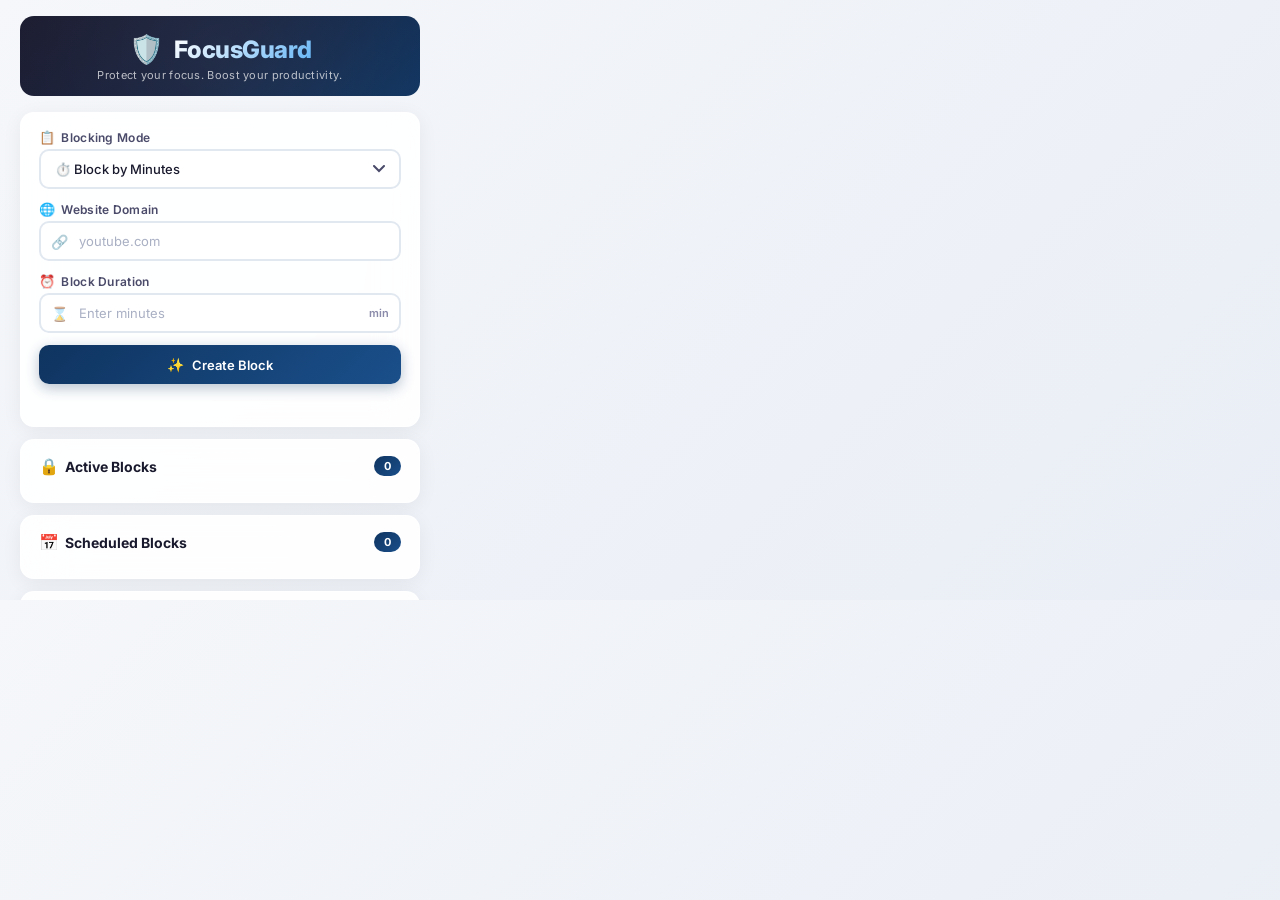
==== commit 64808664: "Allowed Website (whitelist) feature added" ====
--- a/popup.html
+++ b/popup.html
@@ -5,15 +5,12 @@
     <meta name="viewport" content="width=device-width, initial-scale=1.0" />
     <title>FocusGuard</title>
     <link rel="stylesheet" href="popup.css" />
-    <link
-      href="https://fonts.googleapis.com/css2?family=Inter:wght@400;500;600;700;800&display=swap"
-      rel="stylesheet"
-    />
+    <link href="https://fonts.googleapis.com/css2?family=Inter:wght@400;500;600;700;800&display=swap" rel="stylesheet" />
   </head>
 
   <body>
     <div class="container">
-      <!-- Header with animated gradient -->
+      <!-- Header -->
       <header class="header">
         <div class="header-content">
           <div class="logo-wrapper">
@@ -24,7 +21,7 @@
         </div>
       </header>
 
-      <!-- Add website section with card animation -->
+      <!-- Add website section -->
       <section class="add-section card-animate">
         <!-- Block Type Dropdown -->
         <div class="form-group">
@@ -127,10 +124,7 @@
             <span class="btn-icon">✨</span>
             <span class="btn-text">Create Block</span>
           </button>
-          <button
-            id="cancelEditButton"
-            class="btn btn-secondary btn-animate hidden"
-          >
+          <button id="cancelEditButton" class="btn btn-secondary btn-animate hidden">
             <span class="btn-icon">↩️</span>
             <span class="btn-text">Cancel</span>
           </button>
@@ -166,10 +160,42 @@
           <!-- Scheduled blocks appear here -->
         </div>
       </section>
+
+      <!-- Allowed Websites Section (NEW) -->
+      <section class="blocked-section card-animate">
+        <div class="section-header">
+          <div class="section-title">
+            <span class="section-icon">✅</span>
+            <h2>Allowed Websites</h2>
+          </div>
+          <span id="allowedCount" class="badge">0</span>
+        </div>
+        
+        <div class="form-group" style="margin-bottom: 10px;">
+          <div class="input-wrapper">
+            <span class="input-icon">🔗</span>
+            <input
+              type="text"
+              id="allowedInput"
+              placeholder="Add allowed website (e.g., github.com)"
+              class="form-input"
+              style="padding-left: 38px;"
+            />
+          </div>
+          <button id="addAllowedButton" class="btn btn-primary" style="margin-top: 8px; padding: 8px; font-size: 12px;">
+            <span class="btn-icon">➕</span>
+            <span class="btn-text">Add to Allowed List</span>
+          </button>
+        </div>
+
+        <div id="allowedWebsites" class="blocked-sites">
+          <!-- Allowed websites will be inserted dynamically -->
+        </div>
+      </section>
     </div>
 
     <script src="utils/domain.js"></script>
     <script src="utils/schedule.js"></script>
     <script src="popup.js"></script>
   </body>
-</html>
+</html>
--- a/popup.css
+++ b/popup.css
@@ -545,6 +545,9 @@
   transition: all 0.3s ease;
   animation: cardFadeIn 0.4s cubic-bezier(0.22, 1, 0.36, 1) both;
 }
+.remove-button {
+  margin-top: 12px;  /* Increase from current value */
+}
 
 @keyframes cardFadeIn {
   from {
@@ -707,3 +710,47 @@
     transform: translateY(0);
   }
 }
+
+/* Remove up/down arrows from number input */
+input[type="number"]::-webkit-outer-spin-button,
+input[type="number"]::-webkit-inner-spin-button {
+  -webkit-appearance: none;
+  margin: 0;
+}
+
+input[type="number"] {
+  -moz-appearance: textfield;
+  appearance: textfield;
+}
+
+/* ============================================
+   ALLOWED WEBSITES SECTION (NEW)
+   ============================================ */
+
+#allowedInput {
+  padding-left: 38px;
+}
+
+#allowedWebsites .site-card .status.active {
+  color: #0a7e3c;
+  background: rgba(10, 126, 60, 0.1);
+}
+
+#allowedWebsites .site-card .remove-button {
+  width: auto;
+  margin-top: 8px;
+  padding: 4px 12px;
+  background: #fee;
+  color: #d32f2f;
+  font-size: 11px;
+  font-weight: 600;
+  border: none;
+  border-radius: 6px;
+  cursor: pointer;
+  transition: all 0.3s ease;
+}
+
+#allowedWebsites .site-card .remove-button:hover {
+  background: #fdd;
+  transform: scale(1.05);
+}
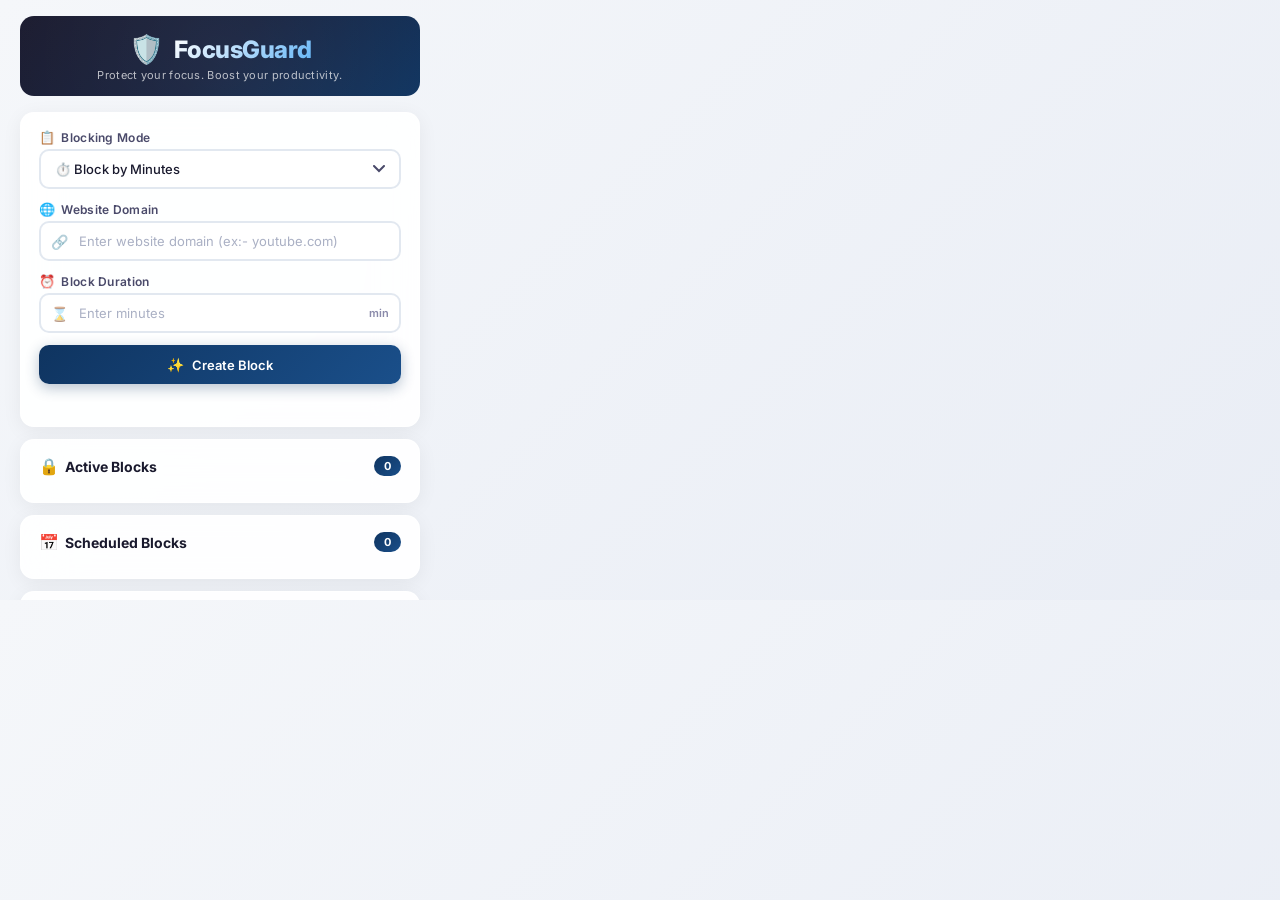
==== commit 4bbf158e: "Input placeholder modified" ====
--- a/popup.html
+++ b/popup.html
@@ -44,7 +44,7 @@
             <input
               type="text"
               id="websiteInput"
-              placeholder="youtube.com"
+              placeholder="Enter website domain (ex:- youtube.com)"
               autocomplete="off"
               class="form-input"
             />
